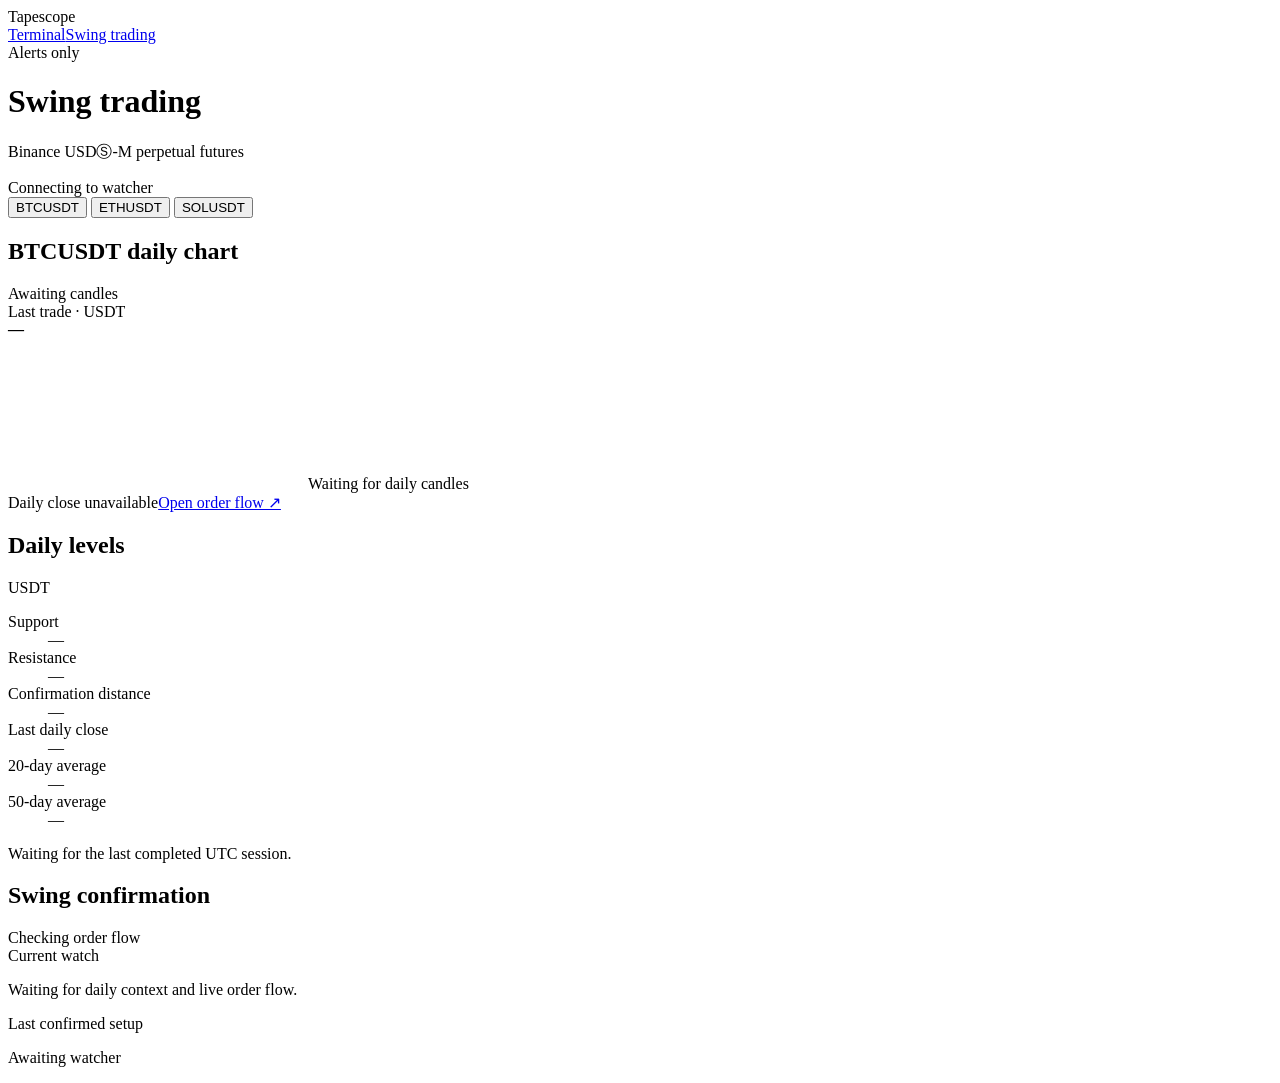
==== web/swing.html @ 3751e983 "first commit" ====
<!doctype html>
<html lang="en">
<head>
<meta charset="utf-8">
<meta name="viewport" content="width=device-width,initial-scale=1">
<meta name="theme-color" content="#0b1016">
<title>Swing trading · Tapescope</title>
<link rel="stylesheet" href="/terminal.css">
<link rel="stylesheet" href="/swing.css">
<script src="/swing-view.js" defer></script>
</head>
<body>
<header class="mast">
  <div class="brand"><span class="brandmark" aria-hidden="true"><i></i><i></i><i></i><i></i><i></i></span>Tapescope</div>
  <nav class="nav" aria-label="Views"><a href="/">Terminal</a><a href="/swing.html" class="selected" aria-current="page">Swing trading</a></nav>
  <span class="mast-end">Alerts only</span>
</header>
<main class="swing-main">
  <div class="swing-title"><div><h1>Swing trading</h1><p>Binance USDⓈ-M perpetual futures</p></div><span id="watcherStatus" class="feed-state" role="status">Connecting to watcher</span></div>
  <div class="swing-markets" role="group" aria-label="Select a market">
    <button type="button" data-symbol="BTCUSDT" aria-pressed="true">BTCUSDT <span></span></button>
    <button type="button" data-symbol="ETHUSDT" aria-pressed="false">ETHUSDT <span></span></button>
    <button type="button" data-symbol="SOLUSDT" aria-pressed="false">SOLUSDT <span></span></button>
  </div>
  <div class="swing-layout">
    <section class="panel daily-panel" aria-labelledby="dailyHeading">
      <div class="swing-panel-head"><h2 id="dailyHeading">BTCUSDT daily chart</h2><span id="trend" class="trend">Awaiting candles</span></div>
      <div class="daily-price"><div><div class="swing-label">Last trade · USDT</div><strong id="lastPrice">—</strong></div><span id="lastTradeTime"></span></div>
      <div class="daily-plot"><canvas id="dailyChart" role="img" aria-label="Daily candlesticks and key levels"></canvas><span id="chartEmpty">Waiting for daily candles</span></div>
      <div class="daily-meta"><span id="dailyTime">Daily close unavailable</span><a id="terminalLink" href="/?market=BTCUSDT">Open order flow ↗</a></div>
    </section>
    <section class="panel swing-levels" aria-labelledby="levelsHeading">
      <div class="swing-panel-head"><h2 id="levelsHeading">Daily levels</h2><span class="unit">USDT</span></div>
      <dl class="levels">
        <div><dt><span class="swatch support"></span>Support</dt><dd id="support">—</dd></div>
        <div><dt><span class="swatch resistance"></span>Resistance</dt><dd id="resistance">—</dd></div>
        <div><dt>Confirmation distance</dt><dd id="tolerance">—</dd></div>
        <div class="rule"><dt>Last daily close</dt><dd id="dailyClose">—</dd></div>
        <div><dt>20-day average</dt><dd id="sma20">—</dd></div>
        <div><dt>50-day average</dt><dd id="sma50">—</dd></div>
      </dl>
      <p class="level-note" id="dailyStatus">Waiting for the last completed UTC session.</p>
    </section>
  </div>
  <section class="panel confirmation-panel" aria-labelledby="confirmationHeading">
    <div class="swing-panel-head"><h2 id="confirmationHeading">Swing confirmation</h2><span id="flowStatus">Checking order flow</span></div>
    <div class="confirmation-body"><div><span class="swing-label">Current watch</span><p id="watchCondition">Waiting for daily context and live order flow.</p></div>
      <div><span class="swing-label">Last confirmed setup</span><p id="lastConfirmation">Awaiting watcher</p><small id="confirmationDetails"></small></div></div>
  </section>
</main>
</body>
</html>
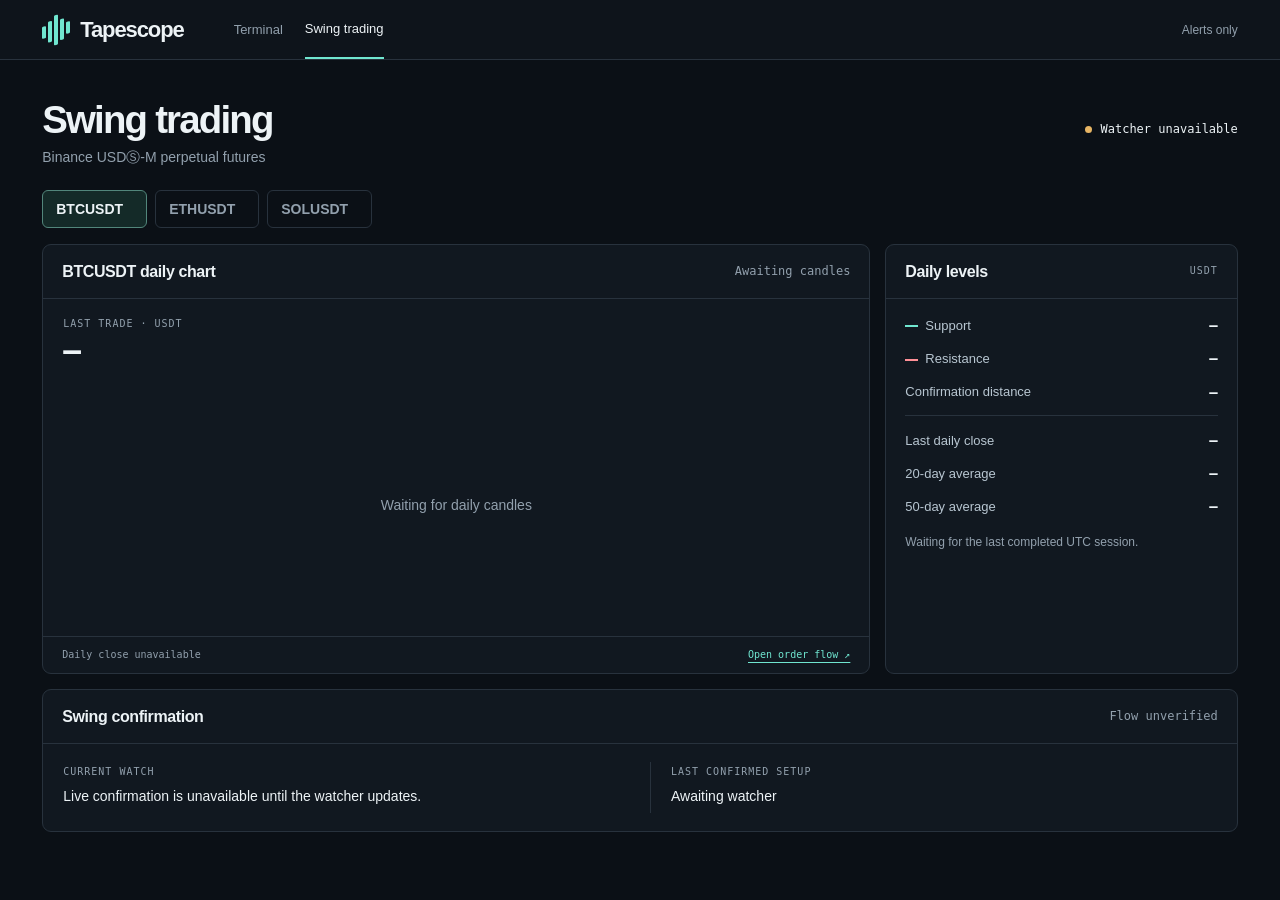
==== commit ade26208: "Add volume profile confirmations and GitHub Pages Mac data backend" ====
--- a/web/swing.html
+++ b/web/swing.html
@@ -5,14 +5,15 @@
 <meta name="viewport" content="width=device-width,initial-scale=1">
 <meta name="theme-color" content="#0b1016">
 <title>Swing trading · Tapescope</title>
-<link rel="stylesheet" href="/terminal.css">
-<link rel="stylesheet" href="/swing.css">
-<script src="/swing-view.js" defer></script>
+<link rel="stylesheet" href="terminal.css">
+<link rel="stylesheet" href="swing.css">
+<script src="config.js"></script><script src="backend.js"></script>
+<script src="swing-view.js" defer></script>
 </head>
 <body>
 <header class="mast">
   <div class="brand"><span class="brandmark" aria-hidden="true"><i></i><i></i><i></i><i></i><i></i></span>Tapescope</div>
-  <nav class="nav" aria-label="Views"><a href="/">Terminal</a><a href="/swing.html" class="selected" aria-current="page">Swing trading</a></nav>
+  <nav class="nav" aria-label="Views"><a href="./">Terminal</a><a href="swing.html" class="selected" aria-current="page">Swing trading</a></nav>
   <span class="mast-end">Alerts only</span>
 </header>
 <main class="swing-main">
@@ -27,7 +28,7 @@
       <div class="swing-panel-head"><h2 id="dailyHeading">BTCUSDT daily chart</h2><span id="trend" class="trend">Awaiting candles</span></div>
       <div class="daily-price"><div><div class="swing-label">Last trade · USDT</div><strong id="lastPrice">—</strong></div><span id="lastTradeTime"></span></div>
       <div class="daily-plot"><canvas id="dailyChart" role="img" aria-label="Daily candlesticks and key levels"></canvas><span id="chartEmpty">Waiting for daily candles</span></div>
-      <div class="daily-meta"><span id="dailyTime">Daily close unavailable</span><a id="terminalLink" href="/?market=BTCUSDT">Open order flow ↗</a></div>
+      <div class="daily-meta"><span id="dailyTime">Daily close unavailable</span><a id="terminalLink" href="./?market=BTCUSDT">Open order flow ↗</a></div>
     </section>
     <section class="panel swing-levels" aria-labelledby="levelsHeading">
       <div class="swing-panel-head"><h2 id="levelsHeading">Daily levels</h2><span class="unit">USDT</span></div>
--- a/web/terminal.css
+++ b/web/terminal.css
@@ -0,0 +1,16 @@
+:root{color-scheme:dark;--bg:#0b1016;--panel:#111820;--edge:#28323d;--muted:#92a0ad;--ink:#edf3f6;--cyan:#70e6d0;--red:#ff9097;--mono:"IBM Plex Mono",ui-monospace,Menlo,Consolas,monospace;font:14px Inter,-apple-system,BlinkMacSystemFont,"Segoe UI",sans-serif;color:var(--ink);background:var(--bg)}
+*{box-sizing:border-box}body{margin:0}button,input,select{font:inherit}button,a,input,select{outline-offset:3px}button,select,input:not([type=checkbox]):not([type=range]){border:1px solid var(--edge);border-radius:6px;color:var(--ink);background:#18212b}button,select{cursor:pointer}button{padding:.6rem .85rem;font-weight:560}button:hover,select:hover{border-color:#68868c}button:disabled,select:disabled,input:disabled{opacity:.45;cursor:default}a{color:var(--cyan);text-underline-offset:4px}.mast{height:60px;display:flex;align-items:center;gap:50px;padding:0 3.3vw;border-bottom:1px solid var(--edge);background:#0e141b}.brand,.heading,.mast-end,.actions,.nav,.legend,.transport,.dialog-head,.checks{display:flex;align-items:center}.brand{font-size:22px;letter-spacing:-1.1px;font-weight:690;gap:10px}.brandmark{display:flex;align-items:center;gap:2px;height:30px;transform:skewY(-12deg)}.brandmark i{background:var(--cyan);width:4px;height:12px;border-radius:1px}.brandmark i:nth-child(2),.brandmark i:nth-child(4){height:21px}.brandmark i:nth-child(3){height:30px}.nav{height:100%;gap:22px}.nav>*{display:grid;place-items:center;height:100%;font-size:13px;color:var(--muted);text-decoration:none;background:transparent;border:0;padding:0}.nav .selected{color:var(--ink);border-bottom:2px solid var(--cyan)}.mast-end{margin-left:auto;gap:9px;color:var(--muted);font-size:12px}.paper-dot,footer i{background:var(--cyan);display:inline-block;height:6px;width:6px;border-radius:50%}.mast-end .icon{color:#b9c6d0;margin-left:10px;background:transparent;font-size:18px;padding:4px 8px}main{max-width:1800px;margin:auto;padding:25px 3.3vw 14px}.page-title,.panel-head,.subline,footer{display:flex;align-items:center;justify-content:space-between}.eyebrow,.metric label,.subline,.pill,.count,th,footer,.legend,.transport,td,.signal time,.book-row{font-family:var(--mono)}.eyebrow{display:flex;align-items:center;gap:8px;color:#a3b5bf;letter-spacing:1.5px;font-size:10px;font-weight:600}.line{height:2px;width:17px;background:var(--cyan)}h1{font-size:clamp(28px,3vw,40px);font-weight:610;letter-spacing:-1.8px;margin:6px 0 0}h2,h3{margin:0;font-size:16px;font-weight:600;letter-spacing:-.4px}.actions{gap:8px}.actions button span{margin-left:9px}.primary{background:var(--cyan);border-color:var(--cyan);color:#0b2622}.primary:hover{background:#95efdf}.metrics{margin:21px 0 16px;border:1px solid var(--edge);border-radius:9px;background:var(--panel);display:grid;grid-template-columns:repeat(5,1fr);padding:15px 0}.metric{padding:0 clamp(10px,1.65vw,26px);border-right:1px solid var(--edge);min-width:0}.metric:last-child{border:0}.metric label,.metric small{display:block;color:var(--muted);font-size:11px}.metric label{font:10px var(--mono);text-transform:uppercase;letter-spacing:1.2px}.metric strong{display:block;font:600 clamp(17px,1.6vw,26px) var(--mono);letter-spacing:-1.2px;margin:6px 0}.metric:first-child strong{font-family:inherit;letter-spacing:-.6px}.up{color:var(--cyan)!important}.dn{color:var(--red)!important}.desk{display:grid;grid-template-columns:minmax(0,2.62fr) minmax(254px,1fr);gap:14px}.panel,dialog{border:1px solid var(--edge);border-radius:9px;background:var(--panel);overflow:hidden}.panel-head{min-height:51px;padding:0 16px;border-bottom:1px solid var(--edge);gap:8px}.heading{gap:9px}.radar{width:14px;height:14px;border:1px solid var(--cyan);border-radius:50%;position:relative}.radar:after{content:"";position:absolute;inset:3px;border-radius:50%;border:1px solid var(--cyan)}.chart-mark,.book-mark{color:var(--cyan);font-size:20px}.pill,.count{font-size:10px;letter-spacing:.4px;background:#1c2832;border:1px solid #33424d;padding:4px 7px;border-radius:4px;color:#bfced6}.pill:before{content:"";display:inline-block;background:#e8b563;width:5px;height:5px;border-radius:50%;margin-right:6px}.pill.live:before{background:var(--cyan)}.chart-toolbar{padding:9px 14px;display:flex;align-items:center;justify-content:space-between;gap:8px}.tabs{display:flex;gap:3px;align-items:center}.tabs button{background:transparent;color:var(--muted);border:1px solid transparent;font-size:12px;padding:5px 10px;border-radius:5px}.tabs button[aria-pressed=true]{background:#22343a;color:#a1f0de;border-color:#344b50}.chart-toolbar select,.transport select{padding:4px 6px;font:11px var(--mono);color:#c1cdd3;background:#18212a}.plot{position:relative;height:clamp(240px,32vh,420px);background:#0d141c}.plot canvas{width:100%;height:100%;display:block}.legend{gap:14px;min-height:34px;padding:5px 14px;color:#9eacb7;font-size:10px;flex-wrap:wrap}.legend b{display:inline-block;width:7px;height:7px;border-radius:50%;margin-right:5px}.legend .ramp{width:43px;height:6px;border-radius:2px;vertical-align:middle;background:linear-gradient(90deg,#182e4c,#416e8c,#47a3a4,#dbcf78);margin-left:6px}.transport{border-top:1px solid var(--edge);min-height:44px;padding:6px 14px;gap:10px;color:#b8c5cd;font-size:11px}.transport button{padding:3px 6px;background:transparent;border-color:transparent;color:var(--cyan);font-size:15px}.transport input{min-width:30px;flex:1;accent-color:var(--cyan);height:4px;cursor:pointer}.subline{padding:10px 14px;color:var(--muted);font-size:10px}.subline span{font-size:9px;letter-spacing:.8px}.scanner{display:flex;flex-direction:column;min-height:0}.scroll-list{overflow:auto;height:0;flex:1}.signal{display:grid;grid-template-columns:30px minmax(0,1fr) auto;gap:8px;align-items:start;padding:12px 14px;border-top:1px solid #202b35}.signal .glyph{width:26px;height:26px;color:var(--cyan);border-radius:5px;background:#19302f;display:grid;place-items:center;font-weight:bold}.signal .glyph.dn{background:#34252e}.signal strong{display:block;font-size:13px;text-transform:capitalize}.signal small{display:block;color:var(--muted);font:10px/1.5 var(--mono);margin-top:4px}.signal time{font-size:10px;color:#9cabb8}.table-scroll{height:190px;overflow:auto}table{border-collapse:collapse;width:100%;text-align:right;white-space:nowrap}th,td{font-size:11px;padding:7px 16px;font-weight:400;border-bottom:1px solid #202b35}th{color:var(--muted);text-transform:uppercase;font-size:9px;letter-spacing:.8px;background:var(--panel);position:sticky;top:0}td:first-child,th:first-child{text-align:left}.empty{color:var(--muted);font-size:12px;line-height:1.5;padding:10px 15px}.book-row{display:grid;grid-template-columns:1fr 1fr;gap:4px;padding:0 14px;font-size:11px}.book-row div{padding:4px;display:flex;justify-content:space-between;gap:4px}.book-row small{font-size:10px;color:#aabbae}.book-row .dn small{color:#c2aaad}#bookRows{padding-bottom:10px}.wide button{padding-inline:7px}footer{color:var(--muted);font-size:10px;margin-top:14px}footer i{margin-right:6px}#notice{background:#2d2820;border:1px solid #554a33;padding:10px 14px;color:#f0d295;border-radius:6px;margin-top:12px}dialog{color:var(--ink);padding:0;width:min(430px,94vw);max-height:90dvh;box-shadow:0 20px 70px #0007}dialog::backdrop{background:#05090ec9}.dialog-head{justify-content:space-between;border-bottom:1px solid var(--edge);padding:12px 18px}.close{background:transparent;border:none;font-size:20px}.dialog-body{display:grid;gap:12px;padding:18px}.dialog-body p{color:var(--muted);line-height:1.5;margin:0}.dialog-body h3:not(:first-child){margin-top:10px}.dialog-body label{display:grid;gap:5px;color:#b9c7d1;font-size:12px}.dialog-body input:not([type=checkbox]){width:100%;padding:7px}.two,.three{display:grid;grid-template-columns:repeat(2,minmax(0,1fr));gap:8px}.three{grid-template-columns:repeat(3,minmax(0,1fr))}.dialog-body fieldset{display:grid;gap:9px;border:1px solid var(--edge);padding:10px;border-radius:5px;min-width:0}.dialog-body legend{padding:0 5px}.dialog-body .check{display:flex;align-items:center;gap:4px}.check input{accent-color:var(--cyan)}.checks{flex-wrap:wrap;gap:6px}.checks label{text-transform:capitalize}#hover{position:absolute;top:5px;left:8px;pointer-events:none;background:#111b26f0;border:1px solid var(--edge);color:var(--ink);font:10px var(--mono);padding:6px;border-radius:3px}
+@media(max-width:850px){.desk{grid-template-columns:minmax(0,1.9fr) minmax(218px,1fr)}.metrics{grid-template-columns:repeat(5,1fr)}.signal{padding:9px 8px;gap:5px}.signal time{font-size:9px}.metric small{font-size:10px}.mast{gap:25px}.page-title h1{font-size:32px}}
+@media(max-width:700px){main{padding:18px 12px}.mast{height:52px;padding:0 14px;gap:17px}.brand{font-size:18px}.mast-end{font-size:0;gap:0}.mast-end .paper-dot{display:none}.nav{gap:14px}.page-title{align-items:flex-start;flex-wrap:wrap;gap:12px}.actions button{padding:7px 10px;font-size:12px}.eyebrow{font-size:9px}.metrics{margin:14px 0;grid-template-columns:repeat(3,minmax(0,1fr));row-gap:12px}.metric:nth-child(3){border:0}.metric strong{font-size:18px}.metric label{font-size:9px}.desk{grid-template-columns:minmax(0,1fr)}.chart-toolbar{padding:7px}.tabs button{padding:5px 7px}.plot{height:260px}.scanner{max-height:290px}.scroll-list{height:210px;flex:auto}.panel-head{min-height:45px}.legend{gap:8px;font-size:9px}.transport{gap:5px;padding:5px 8px}.table-scroll{height:175px}th,td{padding:6px}.book{padding-bottom:3px}.page-title h1{font-size:29px}}
+@media(min-width:701px){.scanner{position:relative}.scanner .scroll-list{position:absolute;top:83px;bottom:0;left:0;right:0;height:auto}}
+
+#liveReadout:not([hidden]){display:flex;align-items:center;flex-wrap:wrap;gap:6px 22px;margin:-4px 0 14px;color:var(--muted);font:11px/1.6 var(--mono)}
+#liveReadout strong{color:var(--ink);font-weight:550;margin-right:4px}
+
+.picker{display:flex;align-items:center;gap:7px;color:var(--muted);font-size:12px}.picker select{padding:8px}
+#marketQuotes:not([hidden]){display:flex;gap:22px;flex-wrap:wrap;border:1px solid var(--edge);background:var(--panel);border-radius:7px;padding:10px 14px;margin:0 0 14px}#marketQuotes strong{font-size:12px;margin-right:6px}#marketQuotes span{font:600 16px var(--mono)}#marketQuotes small{display:block;color:var(--muted);font-size:11px;margin-top:4px}.actions{flex-wrap:wrap}
+
+.chart-toolbar{flex-wrap:wrap;gap:8px}.interval-control,.profile-toolbar,.profile-toolbar label{display:flex;align-items:center;gap:8px}.interval-control,.profile-toolbar{font-size:12px;color:var(--muted)}.profile-toolbar{padding:8px 16px;flex-wrap:wrap;border-bottom:1px solid var(--edge);gap:16px}.profile-toolbar select{padding:3px 6px}.profile-toggle input{accent-color:var(--cyan)}.profile-readout{padding:8px 16px;font:11px/1.6 var(--mono);color:var(--muted);border-bottom:1px solid var(--edge)}.profile-readout[hidden]{display:none}
+
+.scanner-controls{display:flex;justify-content:space-between;gap:8px}.scanner-controls select{max-width:100%;padding:4px;font-size:11px}.scanner-status{padding:0 14px 10px;color:var(--muted);font-size:11px;line-height:1.5}.scanner .scroll-list{position:static;min-height:0;height:0;flex:1}.profile-confirmed{border-left:2px solid var(--cyan)}.profile-confirmed:has(.glyph.dn){border-left-color:var(--red)}
+@media(max-width:700px){.scanner{max-height:440px}.scanner .scroll-list{height:240px;flex:auto}}
--- a/web/swing.css
+++ b/web/swing.css
@@ -0,0 +1,29 @@
+.swing-main{max-width:1470px;padding-top:32px;padding-bottom:30px}
+.swing-title,.swing-panel-head,.daily-price,.daily-meta,.levels>div{display:flex;align-items:center;justify-content:space-between;gap:12px}
+.swing-title p,.daily-price>span,.daily-meta,.unit,.level-note,#flowStatus,.confirmation-body small{color:var(--muted)}
+.swing-title p{margin:7px 0 0}
+.feed-state,.trend,.swing-label,.unit,.daily-meta,.daily-price>span,#flowStatus,.levels dd,.confirmation-body small{font:12px/1.45 var(--mono)}
+.feed-state:before{content:'';display:inline-block;width:7px;height:7px;margin-right:8px;background:#e7b564;border-radius:50%}
+.feed-state.healthy:before{background:var(--cyan)}
+.swing-markets{display:flex;flex-wrap:wrap;gap:8px;margin:23px 0 16px}
+.swing-markets button{display:flex;align-items:center;gap:10px;color:var(--muted);background:transparent;padding:10px 13px}
+.swing-markets button[aria-pressed=true]{border-color:#52867b;background:#142a28;color:var(--ink)}
+.swing-markets button span{font:10px var(--mono)}
+.swing-layout{display:grid;grid-template-columns:minmax(0,2.35fr) minmax(260px,1fr);gap:15px}
+.swing-panel-head{min-height:54px;padding:12px 19px;border-bottom:1px solid var(--edge)}
+.trend{color:var(--muted);font-size:12px}
+.daily-price{justify-content:flex-start;align-items:flex-end;padding:18px 20px 0}
+.daily-price strong{font:600 clamp(22px,2.3vw,34px)/1.3 var(--mono);letter-spacing:-1px}
+.daily-price>span{font-size:10px;padding-bottom:5px}
+.swing-label,.unit{color:var(--muted);font-size:10px;letter-spacing:1px;text-transform:uppercase}
+.daily-plot{height:clamp(200px,29vh,320px);position:relative;margin:5px 13px 0}
+.daily-plot canvas{width:100%;height:100%;display:block}
+#chartEmpty{position:absolute;inset:0;display:grid;place-content:center;color:var(--muted);pointer-events:none}
+#chartEmpty[hidden]{display:none}
+.daily-meta{padding:11px 19px;border-top:1px solid var(--edge);font-size:10px}
+.levels{padding:3px 19px;margin:0}.levels>div{margin:13px 0}.levels dt{color:#b8c6d1;font-size:13px}.levels dd{margin:0;text-align:right;color:var(--ink);font-weight:600;font-size:14px}
+.levels .rule{padding-top:14px;border-top:1px solid var(--edge)}
+.swatch{display:inline-block;width:13px;height:2px;vertical-align:middle;margin-right:7px}.support{background:var(--cyan)}.resistance{background:var(--red)}
+.level-note{line-height:1.55;font-size:12px;margin:0;padding:0 19px 16px}
+.confirmation-panel{margin-top:15px}.confirmation-body{display:grid;grid-template-columns:1fr 1fr;padding:18px 20px;gap:20px}.confirmation-body>div+div{border-left:1px solid var(--edge);padding-left:20px}.confirmation-body p{margin:6px 0;line-height:1.5}
+@media(max-width:760px){.swing-layout{grid-template-columns:1fr}.swing-title{align-items:flex-start;flex-wrap:wrap}.swing-main{padding-top:20px}.swing-markets{gap:5px;margin:16px 0}.swing-markets button{padding:8px 7px;font-size:12px;gap:4px}.swing-markets button span{font-size:9px}.swing-panel-head{padding:12px 14px}.confirmation-body{grid-template-columns:1fr;gap:12px}.confirmation-body>div+div{border-left:0;padding-left:0;border-top:1px solid var(--edge);padding-top:12px}.daily-meta{flex-wrap:wrap}#flowStatus{font-size:10px}}
